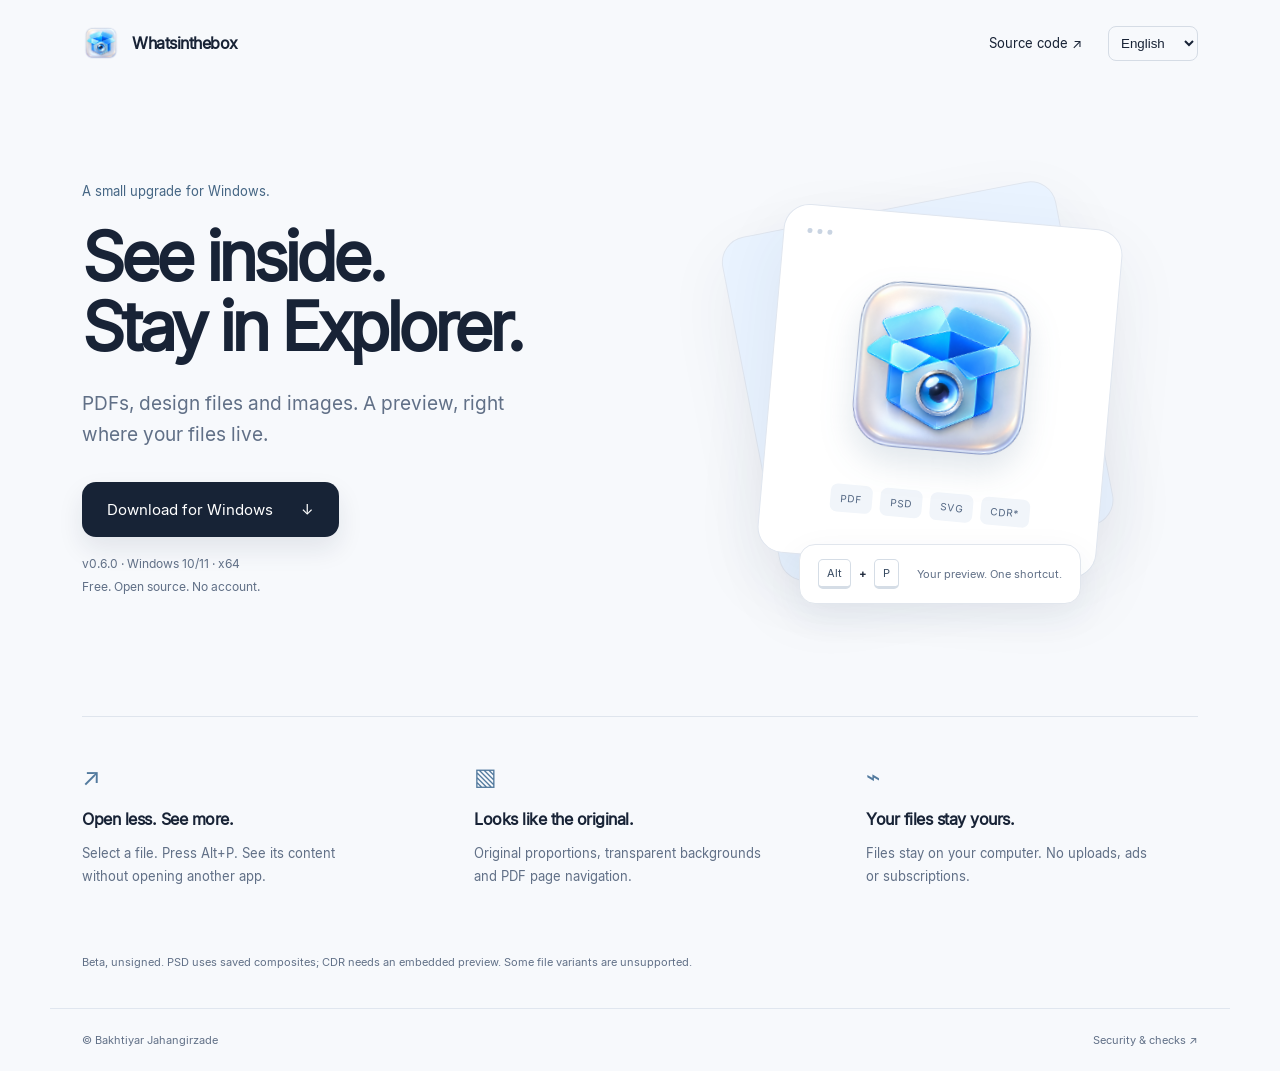
==== index.html @ 3bedeac1 "Publish Whatsinthebox download website" ====
<!doctype html>
<html lang="en"><head><meta charset="utf-8"><meta name="viewport" content="width=device-width,initial-scale=1"><meta name="description" content="Free, open-source Windows file previews. PDF, PSD, SVG, images and saved CDR previews."><title>Whatsinthebox — See inside your files</title><link rel="icon" href="assets/icon.png"><link rel="stylesheet" href="style.css"></head>
<body><nav><a class="brand" href="./"><img src="assets/icon.png" alt="" width="38" height="38">Whatsinthebox</a><div><a class="source" href="https://github.com/bakhtiyarjahangirzade/Whatsinthebox" data-i="source">Source code ↗</a><select id="language" aria-label="Language"><option value="en">English</option><option value="ru">Русский</option><option value="de">Deutsch</option><option value="zh">简体中文</option><option value="tr">Türkçe</option></select></div></nav>
<main><section class="hero"><div class="intro"><p class="eyebrow" data-i="eyebrow">A small upgrade for Windows.</p><h1 data-i="title">See inside.<br>Stay in Explorer.</h1><p class="description" data-i="description">PDFs, design files and images. A preview, right where your files live.</p><a id="download" class="download" href="https://github.com/bakhtiyarjahangirzade/Whatsinthebox/releases/download/v0.6.0/Whatsinthebox-0.6.0-Setup.exe"><span data-i="download">Download for Windows</span><span aria-hidden="true">↓</span></a><p class="requirements"><span id="version">v0.6.0</span> · Windows 10/11 · x64<br><span data-i="free">Free. Open source. No account.</span></p></div><div class="visual" aria-label="Illustration of file previews"><div class="sheet back"></div><div class="sheet front"><div class="paperbar"><i></i><i></i><i></i></div><img src="assets/icon.png" alt="Whatsinthebox" width="210" height="210"><div class="formatline"><span>PDF</span><span>PSD</span><span>SVG</span><span>CDR*</span></div></div><div class="shortcut"><kbd>Alt</kbd><b>+</b><kbd>P</kbd><span data-i="shortcut">Your preview. One shortcut.</span></div></div></section>
<section class="details"><article><span class="symbol">↗</span><h2 data-i="oneTitle">Open less. See more.</h2><p data-i="oneBody">Select a file. Press Alt+P. See its content without opening another app.</p></article><article><span class="symbol">▧</span><h2 data-i="twoTitle">Looks like the original.</h2><p data-i="twoBody">Original proportions, transparent backgrounds and PDF page navigation.</p></article><article><span class="symbol">⌁</span><h2 data-i="threeTitle">Your files stay yours.</h2><p data-i="threeBody">Files stay on your computer. No uploads, ads or subscriptions.</p></article></section>
<p class="fineprint" data-i="limits">Beta, unsigned. PSD uses saved composites; CDR needs an embedded preview. Some file variants are unsupported.</p></main>
<footer><span>© Bakhtiyar Jahangirzade</span><a href="https://github.com/bakhtiyarjahangirzade/Whatsinthebox/blob/main/docs/SECURITY-CHECKS.md" data-i="security">Security & checks ↗</a></footer><script src="app.js"></script></body></html>
---- style.css ----
@font-face{font-family:Inter;src:url(assets/Inter.ttf);font-display:swap}*{box-sizing:border-box}body{margin:0;color:#182336;background:#f7f9fc;font-family:Inter,-apple-system,BlinkMacSystemFont,"Segoe UI",sans-serif}a{color:inherit;text-decoration:none}nav,footer{max-width:1180px;margin:auto;display:flex;align-items:center;justify-content:space-between;padding:24px 32px}nav .brand{display:flex;align-items:center;gap:12px;font-weight:650;letter-spacing:-.5px}nav>div{display:flex;gap:26px;align-items:center}.source{font-size:13px}select{background:transparent;border:1px solid #d5dce5;border-radius:8px;padding:8px;color:inherit;cursor:pointer}main{max-width:1180px;margin:auto;padding:0 32px}.hero{display:grid;grid-template-columns:1.05fr 1fr;gap:60px;align-items:center;min-height:630px;padding:54px 0 74px}.eyebrow{color:#456684;font-size:13px;margin:0 0 24px}h1{font-size:clamp(45px,5.2vw,72px);font-weight:650;line-height:1.05;letter-spacing:-4px;margin:0 0 26px}.description{font-size:19px;line-height:1.6;color:#617087;max-width:430px;margin:0 0 32px}.download{display:inline-flex;gap:28px;align-items:center;background:#172336;color:#fff;padding:18px 25px;border-radius:14px;font-size:15px;box-shadow:0 12px 26px #14244018;transition:transform .18s,background .18s}.download:hover{background:#26507c;transform:translateY(-2px)}.requirements{font-size:12px;line-height:1.9;color:#617087;margin:16px 0 0}.visual{height:430px;position:relative;display:flex;align-items:center;justify-content:center}.sheet{position:absolute;width:340px;height:350px;border-radius:26px;background:#fff;border:1px solid #e0e6ef;box-shadow:0 26px 70px #263b5712}.sheet.back{transform:rotate(-11deg) translate(-20px,-14px);background:#e9f3ff}.sheet.front{transform:rotate(5deg);display:flex;align-items:center;flex-direction:column;padding:23px}.paperbar{display:flex;gap:5px;align-self:flex-start;margin-bottom:18px}.paperbar i{width:5px;height:5px;border-radius:50%;background:#c9d4e2}.sheet img{object-fit:contain;filter:drop-shadow(0 16px 16px #2b557524)}.formatline{display:flex;gap:8px;margin-top:19px;font-size:10px;letter-spacing:1px;color:#526682}.formatline span{padding:8px 10px;background:#f1f5fa;border-radius:7px}.shortcut{position:absolute;bottom:2px;background:#fff;border:1px solid #e1e6ed;border-radius:16px;padding:14px 18px;display:flex;align-items:center;gap:8px;font-size:11px;box-shadow:0 12px 36px #1c3a6410}.shortcut span{margin-left:10px;color:#617087}kbd{font-family:inherit;border:1px solid #d5dde6;border-bottom-width:3px;border-radius:5px;padding:6px 8px;color:#384b62}.details{border-top:1px solid #dfe5ed;display:grid;grid-template-columns:repeat(3,1fr);gap:60px;padding:45px 0}.details h2{font-size:16px;letter-spacing:-.5px;margin:18px 0 12px}.details p{font-size:13px;line-height:1.8;color:#617087;max-width:290px}.symbol{font-size:24px;color:#527a9e}.fineprint{font-size:11px;line-height:1.8;color:#617087;max-width:760px;margin:6px 0 35px}footer{border-top:1px solid #e0e6ef;font-size:11px;color:#617087}a:focus-visible,select:focus-visible{outline:3px solid #007aff;outline-offset:5px}a:hover{text-decoration:underline}.download:hover{text-decoration:none}*{scrollbar-color:#a9b9cc #f7f9fc;scrollbar-width:thin}@media(max-width:760px){nav,footer{padding:20px}.source{display:none}main{padding:0 24px}.hero{grid-template-columns:1fr;gap:30px;padding:48px 0 35px;text-align:center}.intro{display:flex;flex-direction:column;align-items:center}h1{letter-spacing:-2px}.description{font-size:17px}.visual{height:370px}.sheet{width:280px;height:300px}.sheet img{width:170px;height:170px}.shortcut{font-size:10px;padding:10px}.details{grid-template-columns:1fr;gap:24px;padding:30px 0}.details article{max-width:450px}.details p{max-width:unset}.fineprint{font-size:11px}footer{gap:25px;align-items:flex-start}.download{width:100%;max-width:350px;justify-content:space-between}}@media(prefers-reduced-motion:reduce){*{transition:none!important}}
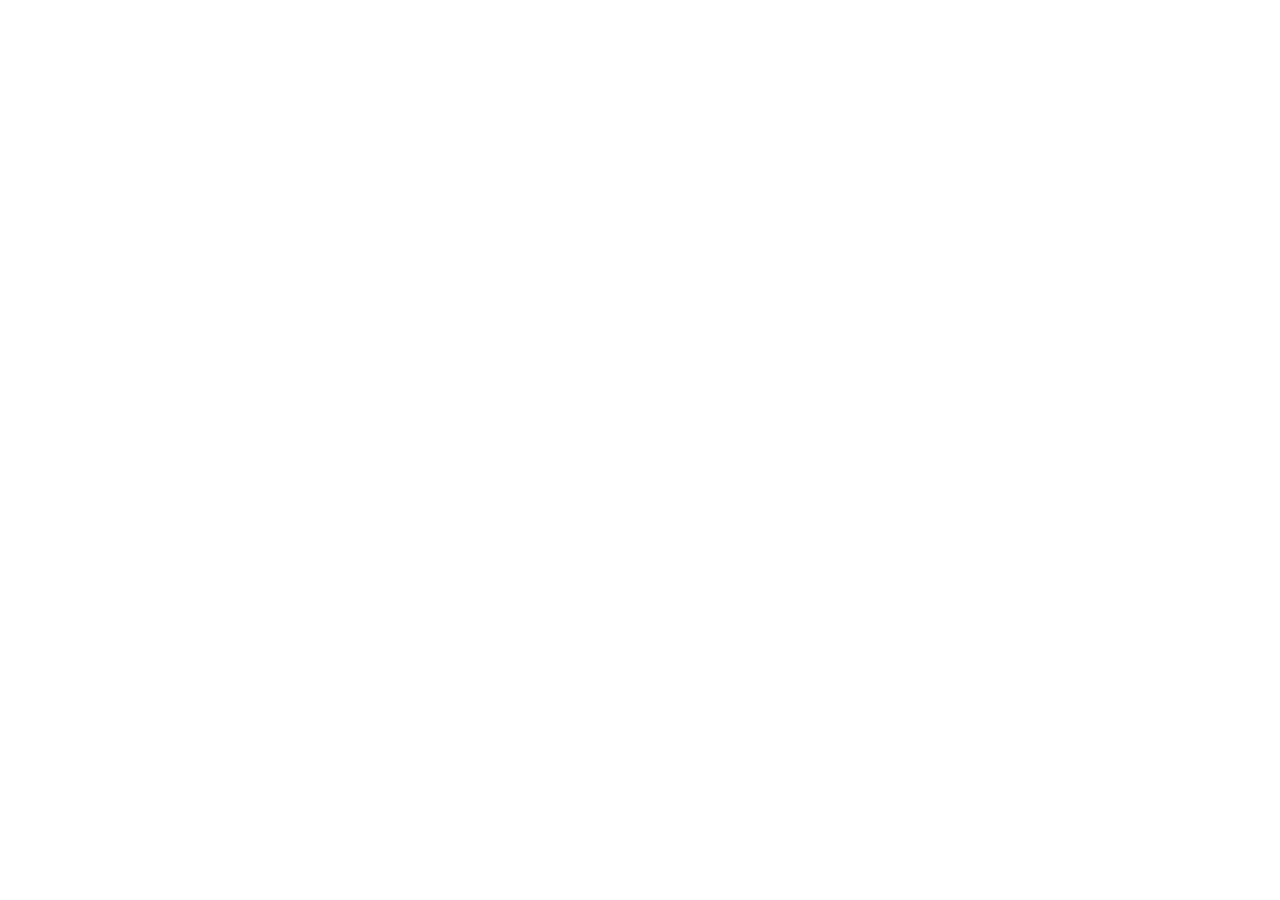
==== commit 57ab5365: "Redirect the previous website to Vercel" ====
--- a/index.html
+++ b/index.html
@@ -1,7 +1 @@
-<!doctype html>
-<html lang="en"><head><meta charset="utf-8"><meta name="viewport" content="width=device-width,initial-scale=1"><meta name="description" content="Free, open-source Windows file previews. PDF, PSD, SVG, images and saved CDR previews."><title>Whatsinthebox — See inside your files</title><link rel="icon" href="assets/icon.png"><link rel="stylesheet" href="style.css"></head>
-<body><nav><a class="brand" href="./"><img src="assets/icon.png" alt="" width="38" height="38">Whatsinthebox</a><div><a class="source" href="https://github.com/bakhtiyarjahangirzade/Whatsinthebox" data-i="source">Source code ↗</a><select id="language" aria-label="Language"><option value="en">English</option><option value="ru">Русский</option><option value="de">Deutsch</option><option value="zh">简体中文</option><option value="tr">Türkçe</option></select></div></nav>
-<main><section class="hero"><div class="intro"><p class="eyebrow" data-i="eyebrow">A small upgrade for Windows.</p><h1 data-i="title">See inside.<br>Stay in Explorer.</h1><p class="description" data-i="description">PDFs, design files and images. A preview, right where your files live.</p><a id="download" class="download" href="https://github.com/bakhtiyarjahangirzade/Whatsinthebox/releases/download/v0.6.0/Whatsinthebox-0.6.0-Setup.exe"><span data-i="download">Download for Windows</span><span aria-hidden="true">↓</span></a><p class="requirements"><span id="version">v0.6.0</span> · Windows 10/11 · x64<br><span data-i="free">Free. Open source. No account.</span></p></div><div class="visual" aria-label="Illustration of file previews"><div class="sheet back"></div><div class="sheet front"><div class="paperbar"><i></i><i></i><i></i></div><img src="assets/icon.png" alt="Whatsinthebox" width="210" height="210"><div class="formatline"><span>PDF</span><span>PSD</span><span>SVG</span><span>CDR*</span></div></div><div class="shortcut"><kbd>Alt</kbd><b>+</b><kbd>P</kbd><span data-i="shortcut">Your preview. One shortcut.</span></div></div></section>
-<section class="details"><article><span class="symbol">↗</span><h2 data-i="oneTitle">Open less. See more.</h2><p data-i="oneBody">Select a file. Press Alt+P. See its content without opening another app.</p></article><article><span class="symbol">▧</span><h2 data-i="twoTitle">Looks like the original.</h2><p data-i="twoBody">Original proportions, transparent backgrounds and PDF page navigation.</p></article><article><span class="symbol">⌁</span><h2 data-i="threeTitle">Your files stay yours.</h2><p data-i="threeBody">Files stay on your computer. No uploads, ads or subscriptions.</p></article></section>
-<p class="fineprint" data-i="limits">Beta, unsigned. PSD uses saved composites; CDR needs an embedded preview. Some file variants are unsupported.</p></main>
-<footer><span>© Bakhtiyar Jahangirzade</span><a href="https://github.com/bakhtiyarjahangirzade/Whatsinthebox/blob/main/docs/SECURITY-CHECKS.md" data-i="security">Security & checks ↗</a></footer><script src="app.js"></script></body></html>+<!doctype html><html lang="en"><head><meta charset="utf-8"><meta name="viewport" content="width=device-width,initial-scale=1"><meta http-equiv="refresh" content="0; url=https://whatsinthebox-alpha.vercel.app/"><link rel="canonical" href="https://whatsinthebox-alpha.vercel.app/"><title>Whatsinthebox</title></head><body><p>Whatsinthebox has moved. <a href="https://whatsinthebox-alpha.vercel.app/">Visit the official website →</a></p></body></html>
